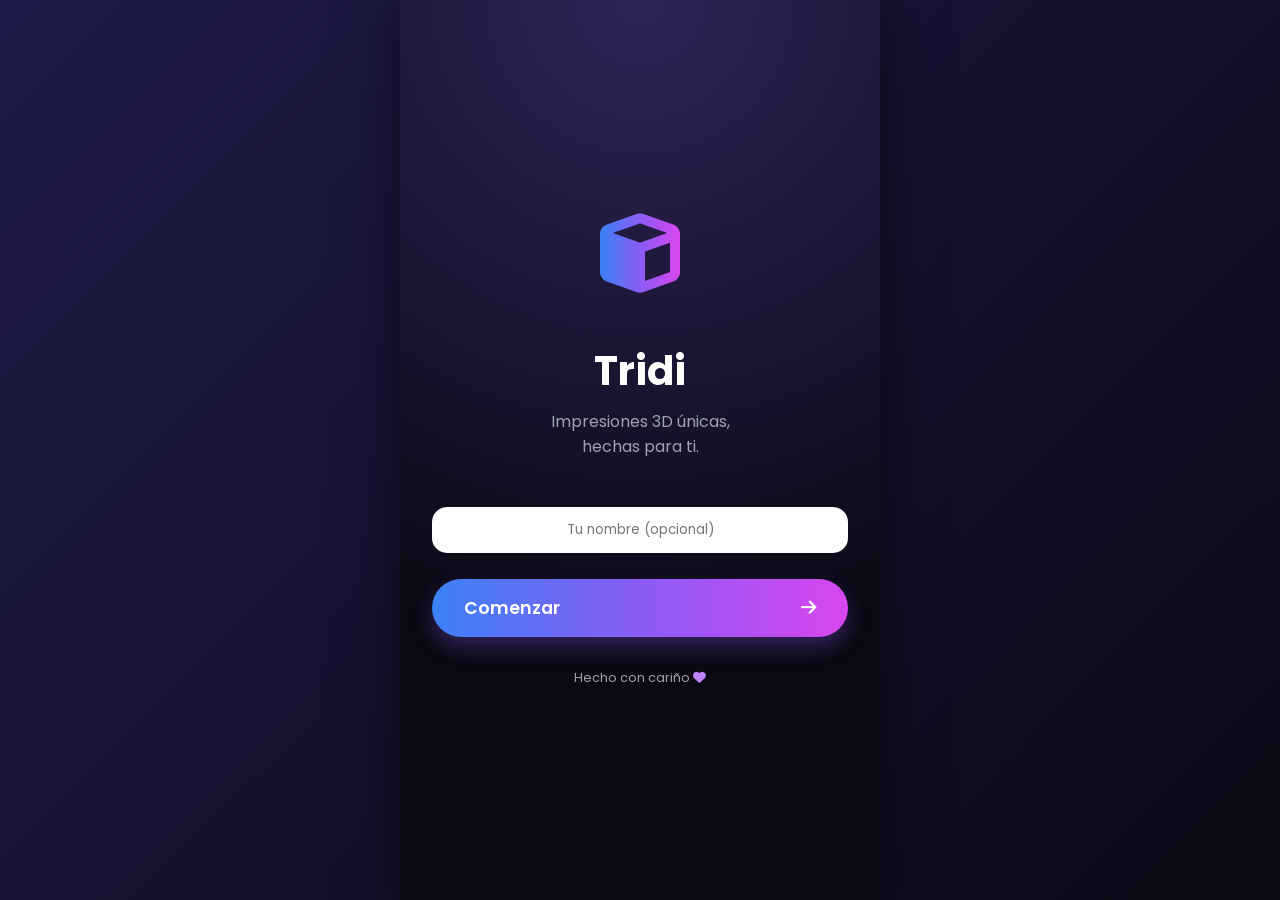
==== catalogo/index.html @ af3e630d "Catálogo Tridi: sitio estático, catálogo en JSON y panel admin (Decap CMS) Cliente en HTML/CSS/JS va" ====
<!DOCTYPE html>
<html lang="es">
<head>
    <meta charset="UTF-8">
    <meta name="viewport" content="width=device-width, initial-scale=1.0, maximum-scale=1.0, user-scalable=no">
    <title>Tridi - Impresiones 3D</title>
    <link href="https://fonts.googleapis.com/css2?family=Poppins:wght@300;400;500;600;700&display=swap" rel="stylesheet">
    <link rel="stylesheet" href="https://cdnjs.cloudflare.com/ajax/libs/font-awesome/6.4.0/css/all.min.css">
    <link rel="stylesheet" href="css/style.css">
</head>
<body>

    <div class="app-container">

        <div class="sidebar-overlay" id="sidebar-overlay" onclick="toggleSidebar()"></div>
        <div class="sidebar" id="sidebar">
            <div class="sidebar-header">
                <h3>Menú</h3>
                <i class="fa-solid fa-xmark modal-icon-btn" onclick="toggleSidebar()" style="width: 35px; height: 35px;"></i>
            </div>
            <ul class="sidebar-menu">
                <li><i class="fa-solid fa-clipboard-question"></i> Preguntas Frecuentes</li>
                <li><i class="fa-solid fa-truck-fast"></i> Envíos y Entregas</li>
                <li><i class="fa-solid fa-headset"></i> Soporte</li>
                <li onclick="logout()"><i class="fa-solid fa-right-from-bracket"></i> Cambiar Usuario</li>
            </ul>
        </div>
        
        <section id="hero-screen">
            <div class="logo-container">
                <i class="fa-solid fa-cube logo-icon"></i>
            </div>
            <h1>Tridi</h1>
            <p class="subtitle">Impresiones 3D únicas,<br>hechas para ti.</p>
            
            <div id="login-container" style="margin-bottom: 1rem; width: 100%;">
                <input type="text" id="username-input" placeholder="Tu nombre (opcional)" style="width: 100%; padding: 0.8rem; border-radius: 15px; border: none; outline: none; margin-bottom: 10px; text-align: center;">
            </div>

            <button class="btn-primary" onclick="startApp()">
                Comenzar <i class="fa-solid fa-arrow-right"></i>
            </button>
            <p class="footer-text">
                Hecho con cariño <i class="fa-solid fa-heart footer-heart"></i>
            </p>
        </section>

        <section id="catalog-screen">
            <div class="modal-icon-btn nav-bell" onclick="toggleSidebar()">
                <i class="fa-solid fa-bars"></i>
            </div>
            <div class="header">
                <div class="greeting">
                    <h2 id="greeting-title">¡Hola! 👋</h2>
                    <p>¿Qué vas a imprimir hoy?</p>
                </div>
                <div class="modal-icon-btn nav-bell" onclick="showUserProfile()">
                    <i class="fa-regular fa-user"></i>
                </div>
            </div>

            <div class="search-bar">
                <i class="fa-solid fa-magnifying-glass"></i>
                <input type="text" placeholder="Buscar productos...">
            </div>

            <div class="categories">
                <div class="category-item"><div class="cat-icon"><i class="fa-solid fa-leaf"></i></div><span>Decoración</span></div>
                <div class="category-item"><div class="cat-icon"><i class="fa-solid fa-key"></i></div><span>Llaveros</span></div>
                <div class="category-item"><div class="cat-icon"><i class="fa-solid fa-heart"></i></div><span>Recuerdos</span></div>
                <div class="category-item"><div class="cat-icon"><i class="fa-solid fa-gift"></i></div><span>Regalos</span></div>
            </div>

            <div class="promo-banner">
                <div class="promo-text">
                    <span class="tag tag-promo">Personaliza</span>
                    <h3>Hazlo único.<br>Hazlo tuyo.</h3>
                    <p>Diseños personalizados impresos en 3D.</p>
                </div>
                <i class="fa-solid fa-box-open promo-icon"></i>
            </div>

            <div class="section-title">
                <h3>Destacados</h3>
                <a href="#">Ver todo</a>
            </div>

            <div class="products-grid" id="products-container">
                </div>
        </section>

        <section id="explorar-screen" class="view-screen" style="display: none;">
            <div class="header"><h2>Explorar</h2></div>
            <div class="search-bar">
                <i class="fa-solid fa-magnifying-glass"></i>
                <input type="text" placeholder="Buscar en todo el catálogo...">
            </div>
            <div class="section-title"><h3>Todos los productos</h3></div>
            <div class="products-grid" id="explorar-container"></div>
        </section>

        <section id="favoritos-screen" class="view-screen" style="display: none;">
            <div class="header"><h2>Tus Favoritos ❤️</h2></div>
            <div class="products-grid" id="favoritos-container"></div>
        </section>

        <section id="pedidos-screen" class="view-screen" style="display: none;">
            <div class="header"><h2>Mis Pedidos 📦</h2></div>
            <div id="pedidos-container" style="display: flex; flex-direction: column; gap: 1rem;"></div>
        </section>

        <section id="perfil-screen" class="view-screen" style="display: none;">
            <div class="header"><h2>Mi Perfil 👤</h2></div>
            <div class="profile-card">
                <div class="profile-avatar"><i class="fa-solid fa-user"></i></div>
                <h3 id="profile-name">Usuario</h3>
                <p class="tag" style="margin-top: 10px; background: rgba(52, 211, 153, 0.2); color: #34d399;">
                    <i class="fa-solid fa-star"></i> <span id="profile-points">0</span> Puntos Tridi
                </p>
            </div>
        </section>

        <section id="auth-screen" class="view-screen" style="display: none; text-align: center; padding-top: 5rem;">
            <i class="fa-solid fa-lock" style="font-size: 4rem; color: var(--text-muted); margin-bottom: 1rem;"></i>
            <h2>Inicia Sesión</h2>
            <p style="color: var(--text-muted); margin-bottom: 2rem;">Ingresa tu nombre para acceder a esta sección.</p>
            <input type="text" id="login-input" placeholder="Tu nombre" style="width: 100%; padding: 1rem; border-radius: 15px; border: none; outline: none; margin-bottom: 1rem; text-align: center; font-family: inherit;">
            <button class="btn-primary" onclick="quickLogin()">Acceder</button>
        </section>

        <div class="product-modal" id="product-modal">
            <div class="modal-header">
                <div class="modal-icon-btn" onclick="closeProduct()"><i class="fa-solid fa-arrow-left"></i></div>
                <div class="modal-header-actions">
                    <div class="modal-icon-btn" id="modal-like-btn" onclick="toggleLikeFromModal()"><i class="fa-regular fa-heart"></i></div>
                    <div class="modal-icon-btn" onclick="shareProduct()"><i class="fa-solid fa-arrow-up-from-bracket"></i></div>
                </div>
            </div>

            <div class="modal-image-container" id="carousel-container">
                <div class="carousel-track" id="carousel-track">
                    </div>
                <div class="carousel-indicators" id="carousel-indicators">
                    </div>
            </div>

            <div class="modal-content">
                <div class="modal-title-row">
                    <h2 class="modal-title" id="modal-title">Nombre</h2>
                    <span class="modal-price" id="modal-price">$0</span>
                </div>
                
                <div class="tag" id="modal-tag"><i class="fa-solid fa-tag"></i> Categoría</div>
                <p class="modal-desc" id="modal-desc">Descripción</p>

                <div class="specs-grid">
                    <div class="spec-item"><div class="spec-label">Material</div><div class="spec-value" id="spec-material">PLA Premium</div></div>
                    <div class="spec-item"><div class="spec-label">Tamaño</div><div class="spec-value" id="spec-size">0 cm</div></div>
                    <div class="spec-item"><div class="spec-label">Colores</div><div class="spec-value" id="spec-colors">Opciones</div></div>
                </div>

                <div class="colors-section">
                    <div class="colors-header">
                        <span>Colores disponibles</span>
                        <span class="see-all-colors" onclick="openAllColors()">Ver todos</span>
                    </div>
                    <div class="color-options" id="color-options-container">
                        </div>
                </div>

                <button class="btn-whatsapp" onclick="sendToWhatsApp()">
                    <i class="fa-brands fa-whatsapp btn-wa-icon"></i> Pedir por WhatsApp
                </button>
            </div>
        </div>

        <div class="all-colors-overlay" id="all-colors-overlay">
            <div class="overlay-content">
                <div class="overlay-header">
                    <h3>Todos los colores</h3>
                    <div class="modal-icon-btn" onclick="closeAllColors()"><i class="fa-solid fa-xmark"></i></div>
                </div>
                <div class="grid-colors" id="grid-all-colors">
                    </div>
            </div>
        </div>

        <nav class="bottom-nav" id="bottom-nav" style="display: none;">
            <div class="nav-item active" id="nav-inicio" onclick="navigate('catalog')">
                <i class="fa-solid fa-house"></i><span>Inicio</span>
            </div>
            <div class="nav-item" id="nav-explorar" onclick="navigate('explorar')">
                <i class="fa-solid fa-compass"></i><span>Explorar</span>
            </div>
            <div class="nav-item" id="nav-pedidos" onclick="navigate('pedidos')">
                <i class="fa-solid fa-bag-shopping"></i><span>Pedidos</span>
            </div>
            <div class="nav-item" id="nav-favoritos" onclick="navigate('favoritos')">
                <i class="fa-solid fa-heart"></i><span>Favoritos</span>
            </div>
            <div class="nav-item" id="nav-perfil" onclick="navigate('perfil')">
                <i class="fa-solid fa-user"></i><span>Perfil</span>
            </div>
        </nav>

    </div>

    <script src="js/app.js"></script>
</body>
</html>
---- catalogo/css/style.css ----
:root {
    --bg-color: #0b0914;
    --bg-gradient: linear-gradient(135deg, #1f1b4a 0%, #0b0914 100%);
    --primary: #7C3AED;
    --primary-light: #9333EA;
    --primary-gradient: linear-gradient(90deg, #3B82F6, #8B5CF6, #D946EF);
    --glass-bg: rgba(255, 255, 255, 0.05);
    --glass-border: rgba(255, 255, 255, 0.1);
    --text-main: #ffffff;
    --text-muted: #9ca3af;
}

* {
    margin: 0;
    padding: 0;
    box-sizing: border-box;
    font-family: 'Poppins', sans-serif;
    -webkit-tap-highlight-color: transparent;
}

body {
    background: var(--bg-color);
    background-image: var(--bg-gradient);
    color: var(--text-main);
    min-height: 100vh;
    overflow-x: hidden;
}

/* App Container */
.app-container {
    max-width: 480px;
    margin: 0 auto;
    min-height: 100vh;
    background: radial-gradient(circle at top center, #2e2459 0%, #0b0914 70%);
    position: relative;
    box-shadow: 0 0 50px rgba(0,0,0,0.5);
    overflow: hidden;
}

/* Utils */
.tag {
    background: rgba(124, 58, 237, 0.2);
    color: #c4b5fd;
    padding: 0.3rem 0.8rem;
    border-radius: 15px;
    font-size: 0.75rem;
    display: inline-flex;
    align-items: center;
    gap: 5px;
    margin-bottom: 1rem;
    width: fit-content; 
    max-width: 100%; 
    white-space: nowrap;
}

/* Hero Screen */
#hero-screen {
    height: 100vh;
    display: flex;
    flex-direction: column;
    justify-content: center;
    align-items: center;
    padding: 2rem;
    text-align: center;
    position: relative;
    transition: opacity 0.5s ease;
}

.logo-container { margin-bottom: 2rem; }
.logo-icon {
    font-size: 5rem;
    background: var(--primary-gradient);
    -webkit-background-clip: text;
    -webkit-text-fill-color: transparent;
    margin-bottom: 1rem;
}

h1 { font-size: 2.5rem; font-weight: 700; margin-bottom: 0.5rem; }
.subtitle { color: var(--text-muted); font-size: 1rem; margin-bottom: 3rem; }

.btn-primary {
    background: var(--primary-gradient);
    color: white;
    border: none;
    padding: 1rem 2rem;
    border-radius: 30px;
    font-size: 1.1rem;
    font-weight: 600;
    width: 100%;
    cursor: pointer;
    display: flex;
    justify-content: space-between;
    align-items: center;
    box-shadow: 0 10px 20px rgba(139, 92, 246, 0.3);
    transition: transform 0.2s;
}

.btn-primary:active { transform: scale(0.98); }

.footer-text { margin-top: 2rem; font-size: 0.8rem; color: var(--text-muted); }
.footer-heart { color: #c084fc; }

/* Catalog Screen */
#catalog-screen {
    display: none;
    padding: 2rem 1.5rem;
    padding-bottom: 6rem;
    min-height: 100vh;
}

.header { display: flex; justify-content: space-between; align-items: center; margin-bottom: 1.5rem; }
.greeting h2 { font-size: 1.5rem; font-weight: 600; }
.greeting p { color: var(--text-muted); font-size: 0.9rem; }
.nav-bell { width: 35px; height: 35px; cursor: pointer; }

.search-bar {
    background: var(--glass-bg);
    border: 1px solid var(--glass-border);
    border-radius: 20px;
    padding: 0.8rem 1rem;
    display: flex;
    align-items: center;
    margin-bottom: 1.5rem;
}

.search-bar i { color: var(--text-muted); margin-right: 10px; }
.search-bar input { background: transparent; border: none; color: white; width: 100%; outline: none; }

.categories { display: flex; justify-content: space-between; margin-bottom: 2rem; }
.category-item { display: flex; flex-direction: column; align-items: center; gap: 0.5rem; cursor: pointer; }
.cat-icon {
    background: var(--glass-bg);
    border: 1px solid var(--glass-border);
    width: 50px; height: 50px;
    border-radius: 15px;
    display: flex; justify-content: center; align-items: center;
    font-size: 1.2rem; color: var(--primary-light);
}
.category-item span { font-size: 0.75rem; color: var(--text-muted); }

/* Promo Banner */
.promo-banner {
    background: linear-gradient(135deg, rgba(76, 29, 149, 0.4), rgba(124, 58, 237, 0.2));
    border: 1px solid var(--glass-border);
    border-radius: 20px;
    padding: 1.5rem;
    display: flex; justify-content: space-between; align-items: center;
    margin-bottom: 2rem;
}
.tag-promo { background: rgba(255,255,255,0.1); margin-bottom: 5px; }
.promo-text h3 { font-size: 1.2rem; margin-bottom: 0.3rem; }
.promo-text p { font-size: 0.8rem; color: var(--text-muted); }
.promo-icon { font-size: 4rem; color: var(--primary-light); }

/* Products Grid */
.section-title { display: flex; justify-content: space-between; align-items: center; margin-bottom: 1rem; }
.section-title h3 { font-size: 1.2rem; }
.section-title a { color: var(--text-muted); font-size: 0.8rem; text-decoration: none; }

.products-grid { display: grid; grid-template-columns: 1fr 1fr; gap: 1rem; }
.product-card {
    background: var(--glass-bg); border: 1px solid var(--glass-border);
    border-radius: 20px; padding: 1rem; cursor: pointer;
    position: relative; transition: transform 0.2s;
}
.product-card:hover { transform: translateY(-5px); }

.like-btn { position: absolute; top: 10px; right: 10px; color: var(--text-muted); background: none; border: none; cursor: pointer; z-index: 5; }
.like-btn.active i { color: #f43f5e; font-weight: 900; }

.product-img {
    width: 100%; height: 100px; object-fit: contain; margin-bottom: 1rem;
    background: rgba(255,255,255,0.02); border-radius: 10px;
    display: flex; justify-content: center; align-items: center; font-size: 2rem;
}
.img-placeholder {
    width: 100%; height: 100%; object-fit: contain; border-radius: 10px;
}

.product-title { font-size: 0.9rem; font-weight: 500; margin-bottom: 0.2rem; }
.product-price { font-size: 1rem; font-weight: 700; }

/* Product Modal */
.product-modal {
    position: fixed; top: 0; left: 0; width: 100%; height: 100%;
    background: radial-gradient(circle at top center, #2e2459 0%, #0b0914 80%);
    z-index: 100; display: flex; flex-direction: column;
    transform: translateY(100%); transition: transform 0.3s cubic-bezier(0.25, 0.8, 0.25, 1);
    overflow-y: auto;
}
.product-modal.active { transform: translateY(0); }

.modal-header { display: flex; justify-content: space-between; padding: 2rem 1.5rem; position: absolute; width: 100%; z-index: 10; }
.modal-header-actions { display: flex; gap: 10px; }
.modal-icon-btn {
    background: rgba(255,255,255,0.1); backdrop-filter: blur(10px); border: 1px solid var(--glass-border);
    color: white; width: 40px; height: 40px; border-radius: 50%;
    display: flex; justify-content: center; align-items: center; cursor: pointer;
}
.modal-icon-btn.active i { color: #f43f5e; font-weight: 900; }

/* NUEVOS ESTILOS PARA EL CARRUSEL */
.modal-image-container {
    height: 60vh;
    display: flex;
    justify-content: center;
    align-items: center;
    background: radial-gradient(circle, rgba(255,255,255,0.1) 0%, transparent 60%);
    overflow: hidden; /* Importante para el carrusel */
    position: relative;
    cursor: grab; /* Indica que se puede arrastrar */
}

.modal-image-container:active {
    cursor: grabbing; /* Indica que se está arrastrando */
}

.carousel-track {
    display: flex;
    height: 100%;
    width: 100%;
    transition: transform 0.3s ease-out; /* Animación suave al deslizar */
}

.carousel-track img {
    width: 100%;
    height: 95%;
    object-fit: contain; /* Mantiene la proporción sin recortar */
    flex-shrink: 0; /* Evita que las imágenes se encojan */
    padding: 0.5rem; /* ¡Esta es la clave! Quitamos el padding de 2rem */
    padding-bottom: 2rem; /* Solo dejamos un pequeño espacio abajo para los puntitos del carrusel */
}

.carousel-indicators {
    position: absolute;
    bottom: 30px;
    left: 50%;
    transform: translateX(-50%);
    display: flex;
    gap: 8px;
    z-index: 5;
}

.indicator-dot {
    width: 8px;
    height: 8px;
    background: rgba(255, 255, 255, 0.4);
    border-radius: 50%;
    transition: all 0.2s;
}

.indicator-dot.active {
    background: white;
    width: 16px; /* Efecto de punto alargado para el activo */
    border-radius: 4px;
}

/* Modal Content */
.modal-content {
    background: var(--glass-bg); 
    backdrop-filter: blur(20px); 
    border-top: 1px solid var(--glass-border);
    border-radius: 30px 30px 0 0; 
    padding: 1.5rem; /* Reducimos un poco el relleno general */
    flex-grow: 1; 
    display: flex; 
    flex-direction: column;
    margin-top: -20px; /* Este margen negativo hace que la tarjeta se suba y "pise" la imagen, dando profundidad */
    z-index: 10;
    position: relative;
}
.modal-title-row { display: flex; justify-content: space-between; align-items: center; margin-bottom: 0.2rem; }
.modal-title { font-size: 1.5rem; font-weight: 600; }
.modal-price { font-size: 1.3rem; color: var(--primary-light); font-weight: 700; }
.modal-desc { color: var(--text-muted); font-size: 0.85rem; line-height: 1.4; margin-bottom: 1rem; }

/* Specs */
.specs-grid { 
    display: grid; grid-template-columns: repeat(3, 1fr); gap: 0.8rem; margin-bottom: 1rem; 
}
.spec-item { 
    background: rgba(0,0,0,0.2); padding: 0.6rem; border-radius: 15px; text-align: center; 
}
.spec-label { font-size: 0.7rem; color: var(--text-muted); margin-bottom: 0.3rem; }
.spec-value { font-size: 0.8rem; font-weight: 500; }

/* Colors */
.colors-section { margin-bottom: 1.5rem; }
.colors-header { display: flex; justify-content: space-between; margin-bottom: 1rem; font-size: 0.9rem; }
.see-all-colors { color: var(--text-muted); font-size: 0.8rem; cursor: pointer; }
.color-options { display: flex; gap: 10px; overflow-x: auto; padding-bottom: 10px; }
.color-dot {
    width: 30px; height: 30px; border-radius: 50%; cursor: pointer;
    border: 2px solid transparent; flex-shrink: 0;
}
.color-dot.active { border-color: white; transform: scale(1.1); }

/* Overlay de Todos los Colores */
.all-colors-overlay {
    position: fixed;
    bottom: 0; left: 0; width: 100%; height: 100%;
    background: rgba(11, 9, 20, 0.8);
    backdrop-filter: blur(5px);
    z-index: 200;
    display: flex;
    flex-direction: column;
    justify-content: flex-end;
    transform: translateY(100%);
    transition: transform 0.3s cubic-bezier(0.25, 0.8, 0.25, 1);
}

.all-colors-overlay.active { transform: translateY(0); }

.overlay-content {
    background: var(--bg-color);
    border-top: 1px solid var(--glass-border);
    border-radius: 30px 30px 0 0;
    padding: 2rem 1.5rem;
    height: 60vh;
    overflow-y: auto;
}

.overlay-header { display: flex; justify-content: space-between; align-items: center; margin-bottom: 1.5rem; }

.grid-colors {
    display: grid;
    grid-template-columns: repeat(4, 1fr);
    gap: 1rem;
}

.color-item-grid {
    display: flex;
    flex-direction: column;
    align-items: center;
    gap: 5px;
    cursor: pointer;
}

.color-item-grid span { font-size: 0.7rem; color: var(--text-muted); text-align: center; }

/* WhatsApp Button */
.btn-whatsapp {
    background: var(--primary-gradient); color: white; border: none; padding: 1.2rem;
    border-radius: 20px; font-size: 1.1rem; font-weight: 600; width: 100%;
    cursor: pointer; display: flex; justify-content: center; align-items: center;
    gap: 10px; margin-top: auto; box-shadow: 0 10px 20px rgba(139, 92, 246, 0.3);
}
.btn-wa-icon { font-size: 1.3rem; }

/* Notificación Toast (Copiado al portapapeles) */
.toast-notification {
    position: fixed;
    bottom: -50px; /* Empieza oculto abajo */
    left: 50%;
    transform: translateX(-50%);
    background: var(--glass-bg);
    backdrop-filter: blur(15px);
    border: 1px solid var(--glass-border);
    color: white;
    padding: 0.8rem 1.5rem;
    border-radius: 30px;
    font-size: 0.9rem;
    box-shadow: 0 10px 30px rgba(0,0,0,0.5);
    z-index: 1000;
    opacity: 0;
    transition: all 0.3s cubic-bezier(0.25, 0.8, 0.25, 1);
    white-space: nowrap;
}

.toast-notification.show {
    bottom: 30px; /* Sube hacia la pantalla */
    opacity: 1;
}

/* --- BARRA INFERIOR DE NAVEGACIÓN --- */
.bottom-nav {
    position: absolute;
    bottom: 0; left: 0; width: 100%;
    background: rgba(11, 9, 20, 0.9);
    backdrop-filter: blur(15px);
    border-top: 1px solid var(--glass-border);
    display: flex;
    justify-content: space-around;
    padding: 1rem 0.5rem;
    padding-bottom: max(1rem, env(safe-area-inset-bottom)); /* Para iPhones */
    z-index: 50;
}

.nav-item {
    display: flex;
    flex-direction: column;
    align-items: center;
    gap: 5px;
    color: var(--text-muted);
    cursor: pointer;
    transition: all 0.2s;
    font-size: 1.2rem;
}

.nav-item span { font-size: 0.65rem; font-weight: 500; }
.nav-item.active { color: var(--primary-light); transform: translateY(-3px); }

/* --- MENÚ LATERAL (HAMBURGUESA) --- */
.sidebar-overlay {
    position: fixed; top: 0; left: 0; width: 100%; height: 100%;
    background: rgba(0,0,0,0.6); z-index: 100;
    display: none; opacity: 0; transition: opacity 0.3s;
}
.sidebar-overlay.active { display: block; opacity: 1; }

.sidebar {
    position: fixed; top: 0; left: 0; width: 280px; height: 100%;
    background: var(--bg-color); border-right: 1px solid var(--glass-border);
    z-index: 101; transform: translateX(-100%); transition: transform 0.3s ease;
    padding: 2rem 1.5rem; display: flex; flex-direction: column;
}
.sidebar.active { transform: translateX(0); }

.sidebar-header { display: flex; justify-content: space-between; align-items: center; margin-bottom: 2rem; border-bottom: 1px solid var(--glass-border); padding-bottom: 1rem; }
.sidebar-menu { list-style: none; display: flex; flex-direction: column; gap: 1.5rem; }
.sidebar-menu li { display: flex; align-items: center; gap: 15px; font-size: 1rem; color: var(--text-muted); cursor: pointer; transition: color 0.2s; }
.sidebar-menu li:hover { color: white; }
.sidebar-menu li i { font-size: 1.2rem; color: var(--primary-light); width: 25px; text-align: center; }

/* --- VISTAS GENERALES --- */
.view-screen {
    padding: 2rem 1.5rem;
    padding-bottom: 6rem; /* Espacio para el bottom nav */
    min-height: 100vh;
    overflow-y: auto;
}

/* Tarjeta de Historial de Pedidos */
.order-card {
    background: var(--glass-bg); border: 1px solid var(--glass-border);
    border-radius: 20px; padding: 1.2rem; display: flex; flex-direction: column; gap: 10px;
}
.order-card-header { display: flex; justify-content: space-between; align-items: center; font-size: 0.8rem; color: var(--text-muted); }
.order-card-title { font-weight: 600; font-size: 1rem; }

/* Tarjeta de Perfil */
.profile-card {
    background: var(--glass-bg); border: 1px solid var(--glass-border);
    border-radius: 30px; padding: 2rem; display: flex; flex-direction: column; align-items: center; text-align: center;
}
.profile-avatar {
    width: 80px; height: 80px; border-radius: 50%; background: var(--primary-gradient);
    display: flex; justify-content: center; align-items: center; font-size: 2.5rem; color: white; margin-bottom: 1rem;
}
/* Animations */
@keyframes fadeIn {
    from { opacity: 0; transform: translateY(20px); }
    to { opacity: 1; transform: translateY(0); }
}
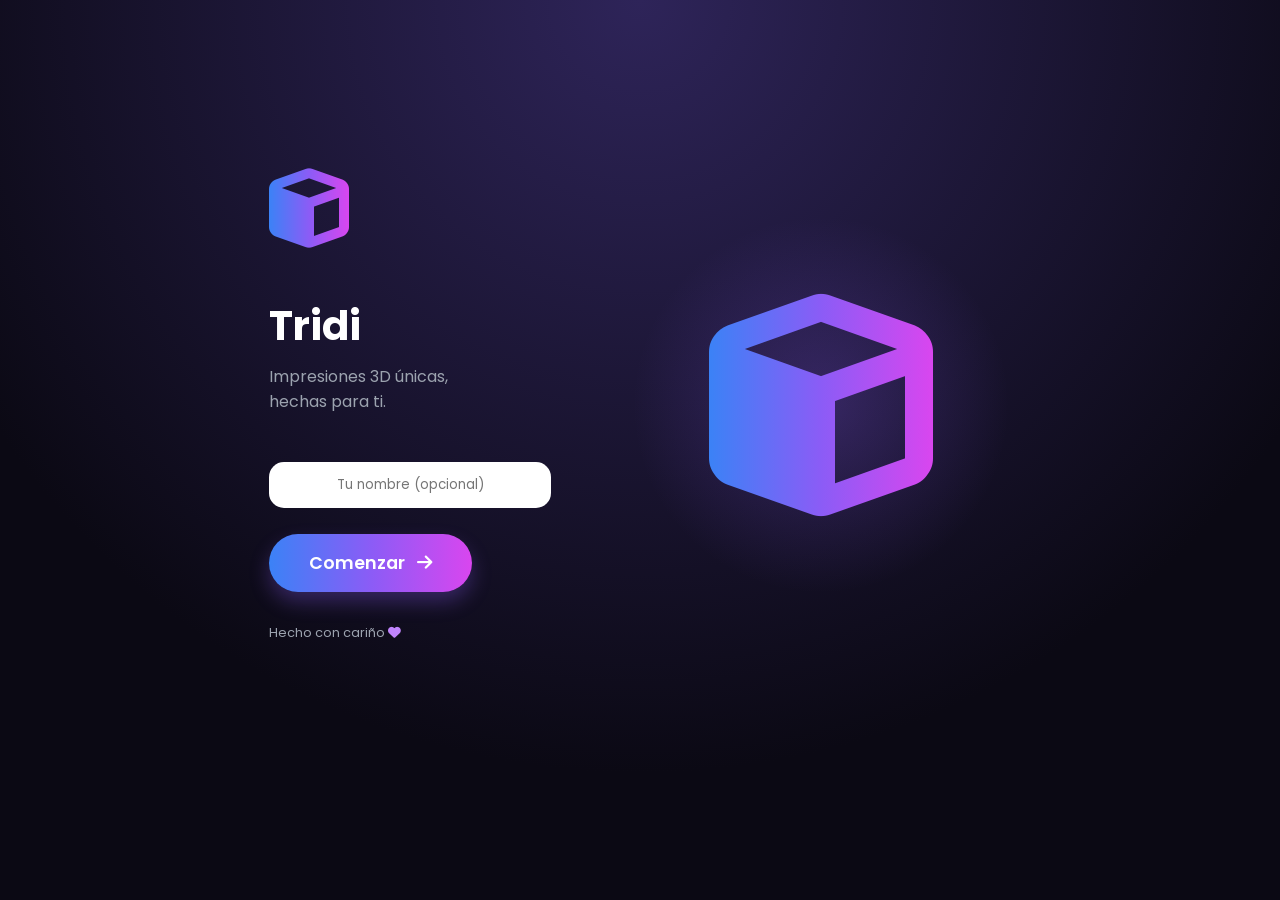
==== commit fd86a71c: "Rediseño responsive: de simulación de app móvil a sitio web real en tablet/desktop Mobile queda inta" ====
--- a/catalogo/index.html
+++ b/catalogo/index.html
@@ -10,7 +10,7 @@
 </head>
 <body>
 
-    <div class="app-container">
+    <div class="app-container" id="app-container">
 
         <div class="sidebar-overlay" id="sidebar-overlay" onclick="toggleSidebar()"></div>
         <div class="sidebar" id="sidebar">
@@ -25,24 +25,45 @@
                 <li onclick="logout()"><i class="fa-solid fa-right-from-bracket"></i> Cambiar Usuario</li>
             </ul>
         </div>
-        
+
+        <nav class="top-nav" id="top-nav">
+            <div class="top-nav-logo">
+                <i class="fa-solid fa-cube"></i> Tridi
+            </div>
+            <div class="top-nav-links">
+                <div class="top-nav-item active" data-nav="catalog" onclick="navigate('catalog')">Inicio</div>
+                <div class="top-nav-item" data-nav="explorar" onclick="goExplorar()">Explorar</div>
+                <div class="top-nav-item" data-nav="favoritos" onclick="navigate('favoritos')">Favoritos</div>
+                <div class="top-nav-item" data-nav="pedidos" onclick="navigate('pedidos')">Pedidos</div>
+                <div class="top-nav-item" data-nav="perfil" onclick="navigate('perfil')">Perfil</div>
+            </div>
+            <div class="top-nav-menu-btn" onclick="toggleSidebar()">
+                <i class="fa-solid fa-bars"></i> Menú
+            </div>
+        </nav>
+
         <section id="hero-screen">
-            <div class="logo-container">
-                <i class="fa-solid fa-cube logo-icon"></i>
-            </div>
-            <h1>Tridi</h1>
-            <p class="subtitle">Impresiones 3D únicas,<br>hechas para ti.</p>
-            
-            <div id="login-container" style="margin-bottom: 1rem; width: 100%;">
-                <input type="text" id="username-input" placeholder="Tu nombre (opcional)" style="width: 100%; padding: 0.8rem; border-radius: 15px; border: none; outline: none; margin-bottom: 10px; text-align: center;">
-            </div>
-
-            <button class="btn-primary" onclick="startApp()">
-                Comenzar <i class="fa-solid fa-arrow-right"></i>
-            </button>
-            <p class="footer-text">
-                Hecho con cariño <i class="fa-solid fa-heart footer-heart"></i>
-            </p>
+            <div class="hero-content">
+                <div class="logo-container">
+                    <i class="fa-solid fa-cube logo-icon"></i>
+                </div>
+                <h1>Tridi</h1>
+                <p class="subtitle">Impresiones 3D únicas,<br>hechas para ti.</p>
+
+                <div id="login-container" style="margin-bottom: 1rem; width: 100%;">
+                    <input type="text" id="username-input" placeholder="Tu nombre (opcional)" style="width: 100%; padding: 0.8rem; border-radius: 15px; border: none; outline: none; margin-bottom: 10px; text-align: center;">
+                </div>
+
+                <button class="btn-primary" onclick="startApp()">
+                    Comenzar <i class="fa-solid fa-arrow-right"></i>
+                </button>
+                <p class="footer-text">
+                    Hecho con cariño <i class="fa-solid fa-heart footer-heart"></i>
+                </p>
+            </div>
+            <div class="hero-visual" aria-hidden="true">
+                <i class="fa-solid fa-cube"></i>
+            </div>
         </section>
 
         <section id="catalog-screen">
@@ -54,21 +75,21 @@
                     <h2 id="greeting-title">¡Hola! 👋</h2>
                     <p>¿Qué vas a imprimir hoy?</p>
                 </div>
-                <div class="modal-icon-btn nav-bell" onclick="showUserProfile()">
+                <div class="modal-icon-btn nav-bell" onclick="navigate('perfil')">
                     <i class="fa-regular fa-user"></i>
                 </div>
             </div>
 
             <div class="search-bar">
                 <i class="fa-solid fa-magnifying-glass"></i>
-                <input type="text" placeholder="Buscar productos...">
+                <input type="text" id="catalog-search-input" placeholder="Buscar productos...">
             </div>
 
             <div class="categories">
-                <div class="category-item"><div class="cat-icon"><i class="fa-solid fa-leaf"></i></div><span>Decoración</span></div>
-                <div class="category-item"><div class="cat-icon"><i class="fa-solid fa-key"></i></div><span>Llaveros</span></div>
-                <div class="category-item"><div class="cat-icon"><i class="fa-solid fa-heart"></i></div><span>Recuerdos</span></div>
-                <div class="category-item"><div class="cat-icon"><i class="fa-solid fa-gift"></i></div><span>Regalos</span></div>
+                <div class="category-item" onclick="filterByCategory('Decoración')"><div class="cat-icon"><i class="fa-solid fa-leaf"></i></div><span>Decoración</span></div>
+                <div class="category-item" onclick="filterByCategory('Llaveros')"><div class="cat-icon"><i class="fa-solid fa-key"></i></div><span>Llaveros</span></div>
+                <div class="category-item" onclick="filterByCategory('Recuerdos')"><div class="cat-icon"><i class="fa-solid fa-heart"></i></div><span>Recuerdos</span></div>
+                <div class="category-item" onclick="filterByCategory('Regalos')"><div class="cat-icon"><i class="fa-solid fa-gift"></i></div><span>Regalos</span></div>
             </div>
 
             <div class="promo-banner">
@@ -82,7 +103,7 @@
 
             <div class="section-title">
                 <h3>Destacados</h3>
-                <a href="#">Ver todo</a>
+                <a href="#" onclick="goExplorar(); return false;">Ver todo</a>
             </div>
 
             <div class="products-grid" id="products-container">
@@ -93,8 +114,9 @@
             <div class="header"><h2>Explorar</h2></div>
             <div class="search-bar">
                 <i class="fa-solid fa-magnifying-glass"></i>
-                <input type="text" placeholder="Buscar en todo el catálogo...">
-            </div>
+                <input type="text" id="explorar-search-input" placeholder="Buscar en todo el catálogo...">
+            </div>
+            <div id="explorar-filter-chip"></div>
             <div class="section-title"><h3>Todos los productos</h3></div>
             <div class="products-grid" id="explorar-container"></div>
         </section>
@@ -129,48 +151,52 @@
         </section>
 
         <div class="product-modal" id="product-modal">
-            <div class="modal-header">
-                <div class="modal-icon-btn" onclick="closeProduct()"><i class="fa-solid fa-arrow-left"></i></div>
-                <div class="modal-header-actions">
-                    <div class="modal-icon-btn" id="modal-like-btn" onclick="toggleLikeFromModal()"><i class="fa-regular fa-heart"></i></div>
-                    <div class="modal-icon-btn" onclick="shareProduct()"><i class="fa-solid fa-arrow-up-from-bracket"></i></div>
-                </div>
-            </div>
-
-            <div class="modal-image-container" id="carousel-container">
-                <div class="carousel-track" id="carousel-track">
-                    </div>
-                <div class="carousel-indicators" id="carousel-indicators">
-                    </div>
-            </div>
-
-            <div class="modal-content">
-                <div class="modal-title-row">
-                    <h2 class="modal-title" id="modal-title">Nombre</h2>
-                    <span class="modal-price" id="modal-price">$0</span>
-                </div>
-                
-                <div class="tag" id="modal-tag"><i class="fa-solid fa-tag"></i> Categoría</div>
-                <p class="modal-desc" id="modal-desc">Descripción</p>
-
-                <div class="specs-grid">
-                    <div class="spec-item"><div class="spec-label">Material</div><div class="spec-value" id="spec-material">PLA Premium</div></div>
-                    <div class="spec-item"><div class="spec-label">Tamaño</div><div class="spec-value" id="spec-size">0 cm</div></div>
-                    <div class="spec-item"><div class="spec-label">Colores</div><div class="spec-value" id="spec-colors">Opciones</div></div>
-                </div>
-
-                <div class="colors-section">
-                    <div class="colors-header">
-                        <span>Colores disponibles</span>
-                        <span class="see-all-colors" onclick="openAllColors()">Ver todos</span>
-                    </div>
-                    <div class="color-options" id="color-options-container">
+            <div class="modal-body">
+                <div class="modal-header">
+                    <div class="modal-icon-btn" onclick="closeProduct()"><i class="fa-solid fa-arrow-left"></i></div>
+                    <div class="modal-header-actions">
+                        <div class="modal-icon-btn" id="modal-like-btn" onclick="toggleLikeFromModal()"><i class="fa-regular fa-heart"></i></div>
+                        <div class="modal-icon-btn" onclick="shareProduct()"><i class="fa-solid fa-arrow-up-from-bracket"></i></div>
+                    </div>
+                </div>
+
+                <div class="modal-image-container" id="carousel-container">
+                    <div class="carousel-track" id="carousel-track">
                         </div>
-                </div>
-
-                <button class="btn-whatsapp" onclick="sendToWhatsApp()">
-                    <i class="fa-brands fa-whatsapp btn-wa-icon"></i> Pedir por WhatsApp
-                </button>
+                    <div class="carousel-indicators" id="carousel-indicators">
+                        </div>
+                    <div class="carousel-arrow carousel-arrow-prev" onclick="goToSlide(-1)"><i class="fa-solid fa-chevron-left"></i></div>
+                    <div class="carousel-arrow carousel-arrow-next" onclick="goToSlide(1)"><i class="fa-solid fa-chevron-right"></i></div>
+                </div>
+
+                <div class="modal-content">
+                    <div class="modal-title-row">
+                        <h2 class="modal-title" id="modal-title">Nombre</h2>
+                        <span class="modal-price" id="modal-price">$0</span>
+                    </div>
+
+                    <div class="tag" id="modal-tag"><i class="fa-solid fa-tag"></i> Categoría</div>
+                    <p class="modal-desc" id="modal-desc">Descripción</p>
+
+                    <div class="specs-grid">
+                        <div class="spec-item"><div class="spec-label">Material</div><div class="spec-value" id="spec-material">PLA Premium</div></div>
+                        <div class="spec-item"><div class="spec-label">Tamaño</div><div class="spec-value" id="spec-size">0 cm</div></div>
+                        <div class="spec-item"><div class="spec-label">Colores</div><div class="spec-value" id="spec-colors">Opciones</div></div>
+                    </div>
+
+                    <div class="colors-section">
+                        <div class="colors-header">
+                            <span>Colores disponibles</span>
+                            <span class="see-all-colors" onclick="openAllColors()">Ver todos</span>
+                        </div>
+                        <div class="color-options" id="color-options-container">
+                            </div>
+                    </div>
+
+                    <button class="btn-whatsapp" onclick="sendToWhatsApp()">
+                        <i class="fa-brands fa-whatsapp btn-wa-icon"></i> Pedir por WhatsApp
+                    </button>
+                </div>
             </div>
         </div>
 
@@ -185,20 +211,20 @@
             </div>
         </div>
 
-        <nav class="bottom-nav" id="bottom-nav" style="display: none;">
-            <div class="nav-item active" id="nav-inicio" onclick="navigate('catalog')">
+        <nav class="bottom-nav" id="bottom-nav">
+            <div class="nav-item active" id="nav-inicio" data-nav="catalog" onclick="navigate('catalog')">
                 <i class="fa-solid fa-house"></i><span>Inicio</span>
             </div>
-            <div class="nav-item" id="nav-explorar" onclick="navigate('explorar')">
+            <div class="nav-item" id="nav-explorar" data-nav="explorar" onclick="goExplorar()">
                 <i class="fa-solid fa-compass"></i><span>Explorar</span>
             </div>
-            <div class="nav-item" id="nav-pedidos" onclick="navigate('pedidos')">
+            <div class="nav-item" id="nav-pedidos" data-nav="pedidos" onclick="navigate('pedidos')">
                 <i class="fa-solid fa-bag-shopping"></i><span>Pedidos</span>
             </div>
-            <div class="nav-item" id="nav-favoritos" onclick="navigate('favoritos')">
+            <div class="nav-item" id="nav-favoritos" data-nav="favoritos" onclick="navigate('favoritos')">
                 <i class="fa-solid fa-heart"></i><span>Favoritos</span>
             </div>
-            <div class="nav-item" id="nav-perfil" onclick="navigate('perfil')">
+            <div class="nav-item" id="nav-perfil" data-nav="perfil" onclick="navigate('perfil')">
                 <i class="fa-solid fa-user"></i><span>Perfil</span>
             </div>
         </nav>
--- a/catalogo/css/style.css
+++ b/catalogo/css/style.css
@@ -66,6 +66,19 @@
     transition: opacity 0.5s ease;
 }
 
+/* En mobile es solo un wrapper transparente (mismo layout que antes tenía
+   #hero-screen directamente); en desktop se convierte en la columna de texto
+   de una sección hero de landing page real (ver sección responsive). */
+.hero-content {
+    display: flex;
+    flex-direction: column;
+    align-items: center;
+    width: 100%;
+}
+
+/* Elemento decorativo, solo visible en desktop */
+.hero-visual { display: none; }
+
 .logo-container { margin-bottom: 2rem; }
 .logo-icon {
     font-size: 5rem;
@@ -184,11 +197,21 @@
 .product-modal {
     position: fixed; top: 0; left: 0; width: 100%; height: 100%;
     background: radial-gradient(circle at top center, #2e2459 0%, #0b0914 80%);
-    z-index: 100; display: flex; flex-direction: column;
+    z-index: 100;
     transform: translateY(100%); transition: transform 0.3s cubic-bezier(0.25, 0.8, 0.25, 1);
     overflow-y: auto;
 }
 .product-modal.active { transform: translateY(0); }
+
+/* Envuelve header + carrusel + contenido. En mobile solo replica el layout
+   de columna que antes tenía .product-modal directamente (sin cambio visual);
+   en desktop es la "tarjeta" del diálogo centrado (ver sección responsive). */
+.modal-body {
+    position: relative;
+    display: flex;
+    flex-direction: column;
+    min-height: 100%;
+}
 
 .modal-header { display: flex; justify-content: space-between; padding: 2rem 1.5rem; position: absolute; width: 100%; z-index: 10; }
 .modal-header-actions { display: flex; gap: 10px; }
@@ -254,6 +277,29 @@
     width: 16px; /* Efecto de punto alargado para el activo */
     border-radius: 4px;
 }
+
+/* Flechas de navegación del carrusel — ocultas en mobile (ahí manda el
+   drag/swipe existente), visibles desde desktop como complemento con mouse */
+.carousel-arrow {
+    display: none;
+    position: absolute;
+    top: 50%;
+    transform: translateY(-50%);
+    width: 44px; height: 44px;
+    border-radius: 50%;
+    background: rgba(255,255,255,0.15);
+    backdrop-filter: blur(10px);
+    border: 1px solid var(--glass-border);
+    color: white;
+    align-items: center;
+    justify-content: center;
+    cursor: pointer;
+    z-index: 6;
+    transition: background 0.2s;
+}
+.carousel-arrow:hover { background: rgba(255,255,255,0.3); }
+.carousel-arrow-prev { left: 16px; }
+.carousel-arrow-next { right: 16px; }
 
 /* Modal Content */
 .modal-content {
@@ -374,17 +420,22 @@
 
 /* --- BARRA INFERIOR DE NAVEGACIÓN --- */
 .bottom-nav {
+    display: none; /* se revela con .app-container.app-started más abajo */
     position: absolute;
     bottom: 0; left: 0; width: 100%;
     background: rgba(11, 9, 20, 0.9);
     backdrop-filter: blur(15px);
     border-top: 1px solid var(--glass-border);
-    display: flex;
     justify-content: space-around;
     padding: 1rem 0.5rem;
     padding-bottom: max(1rem, env(safe-area-inset-bottom)); /* Para iPhones */
     z-index: 50;
 }
+
+.app-container.app-started .bottom-nav { display: flex; }
+
+/* --- BARRA SUPERIOR (tablet/desktop) --- */
+.top-nav { display: none; } /* se revela en la sección responsive, junto con .app-started */
 
 .nav-item {
     display: flex;
@@ -451,4 +502,181 @@
 @keyframes fadeIn {
     from { opacity: 0; transform: translateY(20px); }
     to { opacity: 1; transform: translateY(0); }
+}
+
+/* ==========================================================
+   RESPONSIVE — TABLET (>=768px) Y DESKTOP (>=1024px)
+   Mobile (todo lo de arriba) queda intacto: estas reglas solo
+   se activan a partir de estos anchos.
+   ========================================================== */
+
+@media (min-width: 768px) {
+    .app-container {
+        max-width: 720px;
+        box-shadow: none; /* deja de verse como un "teléfono flotando" */
+        overflow: visible; /* permite que el top-nav sticky funcione bien */
+    }
+
+    /* La cabecera con ícono de menú/perfil de cada pantalla ya no hace
+       falta: sus mismas acciones viven en la barra superior de acá abajo */
+    .nav-bell { display: none; }
+
+    /* Barra superior persistente, reemplaza al bottom-nav en este tamaño */
+    .app-container.app-started .top-nav {
+        display: flex;
+        align-items: center;
+        justify-content: space-between;
+        gap: 2rem;
+        padding: 1.25rem 2rem;
+        background: rgba(11, 9, 20, 0.85);
+        backdrop-filter: blur(15px);
+        border-bottom: 1px solid var(--glass-border);
+        position: sticky;
+        top: 0;
+        z-index: 60;
+    }
+    .app-container.app-started .bottom-nav { display: none; }
+
+    .top-nav-logo {
+        display: flex; align-items: center; gap: 0.6rem;
+        font-size: 1.3rem; font-weight: 700; white-space: nowrap;
+    }
+    .top-nav-logo i {
+        background: var(--primary-gradient);
+        -webkit-background-clip: text;
+        -webkit-text-fill-color: transparent;
+        font-size: 1.5rem;
+    }
+    .top-nav-links { display: flex; gap: 1.75rem; flex-wrap: wrap; }
+    .top-nav-item {
+        cursor: pointer;
+        color: var(--text-muted);
+        font-size: 0.95rem;
+        font-weight: 500;
+        transition: color 0.2s;
+        padding-bottom: 4px;
+        border-bottom: 2px solid transparent;
+        white-space: nowrap;
+    }
+    .top-nav-item:hover { color: var(--text-main); }
+    .top-nav-item.active { color: var(--primary-light); border-bottom-color: var(--primary-light); }
+    .top-nav-menu-btn {
+        display: flex; align-items: center; gap: 0.5rem;
+        cursor: pointer; color: var(--text-muted); font-size: 0.9rem; white-space: nowrap;
+    }
+    .top-nav-menu-btn:hover { color: var(--text-main); }
+
+    /* Más aire lateral; ya no hace falta padding extra abajo para el bottom-nav */
+    #catalog-screen, .view-screen {
+        padding: 2.5rem 2rem;
+        padding-bottom: 3rem;
+    }
+
+    /* Grillas de producto: de 2 columnas fijas a columnas auto-ajustables */
+    .products-grid {
+        grid-template-columns: repeat(auto-fill, minmax(180px, 1fr));
+        gap: 1.25rem;
+    }
+
+    .promo-banner { padding: 2rem; }
+}
+
+@media (min-width: 1024px) {
+    .app-container { max-width: 1280px; }
+
+    #catalog-screen, .view-screen {
+        padding: 3rem 4rem;
+    }
+
+    .products-grid {
+        grid-template-columns: repeat(auto-fill, minmax(200px, 1fr));
+        gap: 1.5rem;
+    }
+
+    /* --- Hero: de splash de app a sección de landing --- */
+    #hero-screen {
+        height: auto;
+        min-height: 90vh;
+        flex-direction: row;
+        justify-content: center;
+        align-items: center;
+        gap: 5rem;
+        padding: 4rem 6rem;
+        text-align: left;
+    }
+    .hero-content {
+        align-items: flex-start;
+        max-width: 480px;
+        width: auto;
+    }
+    #hero-screen .btn-primary {
+        width: auto;
+        gap: 0.75rem;
+        padding: 1rem 2.5rem;
+    }
+    .hero-visual {
+        display: flex;
+        align-items: center;
+        justify-content: center;
+        width: 380px;
+        height: 380px;
+        border-radius: 50%;
+        background: radial-gradient(circle, rgba(139, 92, 246, 0.25) 0%, transparent 70%);
+        flex-shrink: 0;
+    }
+    .hero-visual i {
+        font-size: 14rem;
+        background: var(--primary-gradient);
+        -webkit-background-clip: text;
+        -webkit-text-fill-color: transparent;
+    }
+
+    /* --- Ficha de producto: de bottom-sheet a diálogo centrado --- */
+    .product-modal {
+        display: flex;
+        align-items: center;
+        justify-content: center;
+        background: rgba(5, 3, 10, 0.75);
+        backdrop-filter: blur(6px);
+        padding: 3rem;
+        transform: none;
+        opacity: 0;
+        pointer-events: none;
+        transition: opacity 0.25s ease;
+    }
+    .product-modal.active {
+        opacity: 1;
+        pointer-events: auto;
+    }
+    .modal-body {
+        flex-direction: row;
+        min-height: 0;
+        width: 100%;
+        max-width: 960px;
+        max-height: 85vh;
+        background: radial-gradient(circle at top center, #2e2459 0%, #0b0914 80%);
+        border-radius: 30px;
+        overflow: hidden;
+        box-shadow: 0 30px 80px rgba(0, 0, 0, 0.6);
+        transform: scale(0.96);
+        transition: transform 0.25s ease;
+    }
+    .product-modal.active .modal-body {
+        transform: scale(1);
+    }
+    .modal-image-container {
+        flex: 0 0 50%;
+        height: auto;
+    }
+    .modal-content {
+        flex: 0 0 50%;
+        margin-top: 0;
+        border-radius: 0;
+        overflow-y: auto;
+    }
+    .modal-header { padding: 1.5rem; }
+
+    /* Flechas del carrusel: solo tienen sentido a partir de acá */
+    .carousel-arrow { display: flex; }
+    .modal-image-container.single-image .carousel-arrow { display: none; }
 }
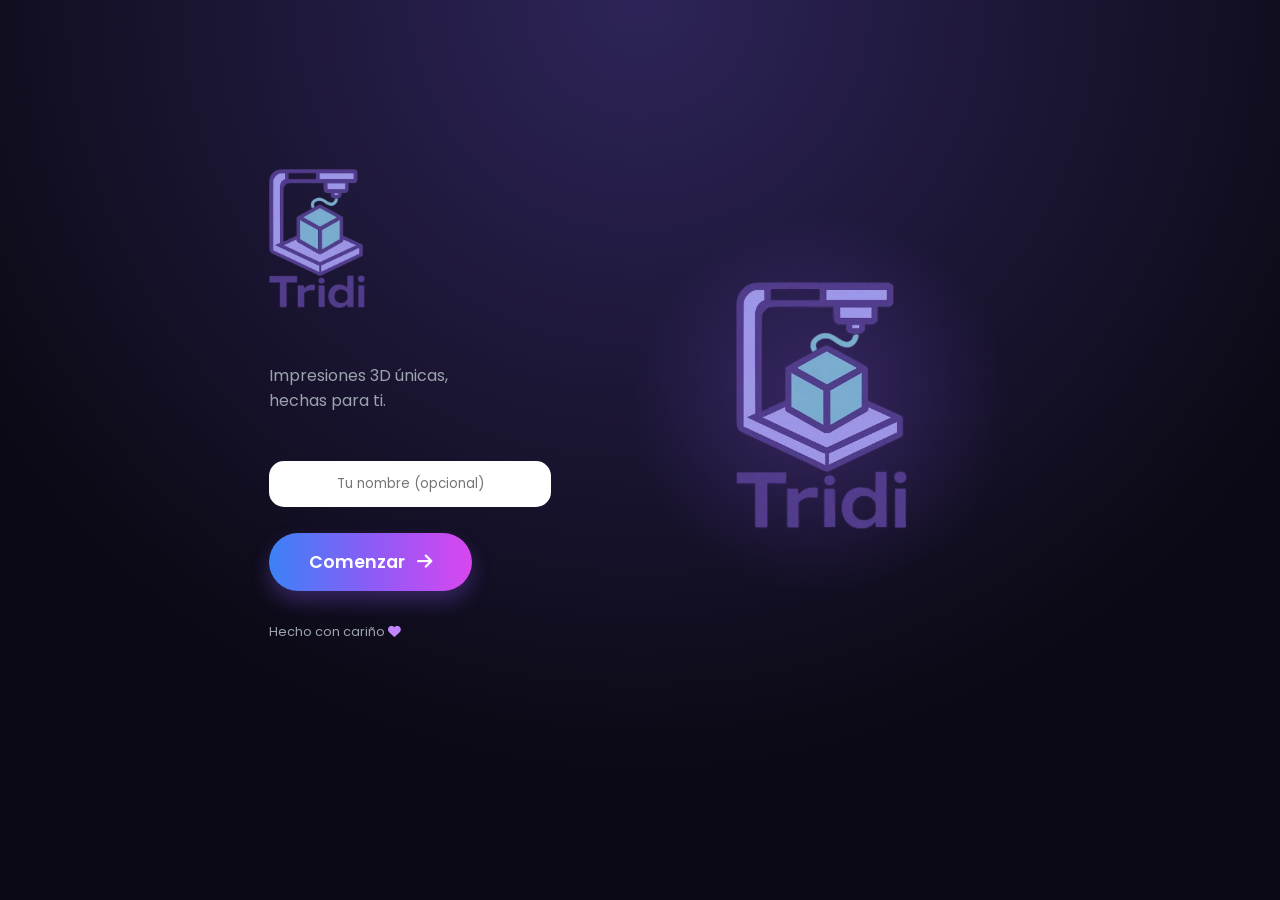
==== commit e79dbb61: "Pulido técnico: metadata, WebP, logo/favicon, 404, robots/sitemap, loading states - Meta tags comple" ====
--- a/catalogo/index.html
+++ b/catalogo/index.html
@@ -3,7 +3,26 @@
 <head>
     <meta charset="UTF-8">
     <meta name="viewport" content="width=device-width, initial-scale=1.0, maximum-scale=1.0, user-scalable=no">
-    <title>Tridi - Impresiones 3D</title>
+    <title>Tridi - Catálogo de Impresiones 3D | Llaveros, Decoración y Regalos Personalizados</title>
+    <meta name="description" content="Catálogo online de Tridi: figuras decorativas, llaveros y regalos personalizados impresos en 3D. Elegí el color que más te guste y pedí directo por WhatsApp.">
+
+    <!-- Open Graph (vista previa al compartir el link en WhatsApp, redes, etc.) -->
+    <meta property="og:type" content="website">
+    <meta property="og:site_name" content="Tridi">
+    <meta property="og:title" content="Tridi - Catálogo de Impresiones 3D">
+    <meta property="og:description" content="Figuras decorativas, llaveros y regalos personalizados impresos en 3D. Elegí el color que más te guste y pedí directo por WhatsApp.">
+    <meta property="og:url" content="https://tridicatalogo.alexbuitrago156.workers.dev/">
+    <meta property="og:image" content="https://tridicatalogo.alexbuitrago156.workers.dev/assets/og/og-image.jpg">
+    <meta property="og:image:width" content="1200">
+    <meta property="og:image:height" content="630">
+    <meta name="twitter:card" content="summary_large_image">
+
+    <!-- Favicon (generado a partir del logo real de Tridi) -->
+    <link rel="icon" type="image/png" sizes="32x32" href="assets/favicon/favicon-32x32.png">
+    <link rel="icon" type="image/png" sizes="16x16" href="assets/favicon/favicon-16x16.png">
+    <link rel="apple-touch-icon" sizes="180x180" href="assets/favicon/apple-touch-icon.png">
+    <link rel="manifest" href="assets/favicon/site.webmanifest">
+
     <link href="https://fonts.googleapis.com/css2?family=Poppins:wght@300;400;500;600;700&display=swap" rel="stylesheet">
     <link rel="stylesheet" href="https://cdnjs.cloudflare.com/ajax/libs/font-awesome/6.4.0/css/all.min.css">
     <link rel="stylesheet" href="css/style.css">
@@ -28,7 +47,10 @@
 
         <nav class="top-nav" id="top-nav">
             <div class="top-nav-logo">
-                <i class="fa-solid fa-cube"></i> Tridi
+                <picture>
+                    <source srcset="assets/logo/tridi-logo.webp" type="image/webp">
+                    <img src="assets/logo/tridi-logo.png" alt="Tridi">
+                </picture>
             </div>
             <div class="top-nav-links">
                 <div class="top-nav-item active" data-nav="catalog" onclick="navigate('catalog')">Inicio</div>
@@ -45,9 +67,11 @@
         <section id="hero-screen">
             <div class="hero-content">
                 <div class="logo-container">
-                    <i class="fa-solid fa-cube logo-icon"></i>
-                </div>
-                <h1>Tridi</h1>
+                    <picture>
+                        <source srcset="assets/logo/tridi-logo.webp" type="image/webp">
+                        <img src="assets/logo/tridi-logo.png" alt="Tridi" class="logo-icon">
+                    </picture>
+                </div>
                 <p class="subtitle">Impresiones 3D únicas,<br>hechas para ti.</p>
 
                 <div id="login-container" style="margin-bottom: 1rem; width: 100%;">
@@ -62,7 +86,10 @@
                 </p>
             </div>
             <div class="hero-visual" aria-hidden="true">
-                <i class="fa-solid fa-cube"></i>
+                <picture>
+                    <source srcset="assets/logo/tridi-logo.webp" type="image/webp">
+                    <img src="assets/logo/tridi-logo.png" alt="">
+                </picture>
             </div>
         </section>
 
--- a/catalogo/css/style.css
+++ b/catalogo/css/style.css
@@ -18,6 +18,10 @@
     -webkit-tap-highlight-color: transparent;
 }
 
+/* <picture> es solo un wrapper para servir WebP + fallback JPEG; que se
+   "desaparezca" del layout para no afectar ningún estilo existente del <img> */
+picture { display: contents; }
+
 body {
     background: var(--bg-color);
     background-image: var(--bg-gradient);
@@ -81,10 +85,8 @@
 
 .logo-container { margin-bottom: 2rem; }
 .logo-icon {
-    font-size: 5rem;
-    background: var(--primary-gradient);
-    -webkit-background-clip: text;
-    -webkit-text-fill-color: transparent;
+    width: 96px;
+    height: auto;
     margin-bottom: 1rem;
 }
 
@@ -113,6 +115,32 @@
 .footer-text { margin-top: 2rem; font-size: 0.8rem; color: var(--text-muted); }
 .footer-heart { color: #c084fc; }
 
+/* Página 404 */
+.not-found-screen {
+    min-height: 100vh;
+    display: flex;
+    flex-direction: column;
+    justify-content: center;
+    align-items: center;
+    text-align: center;
+    padding: 2rem;
+}
+.not-found-icon { width: 110px; margin-bottom: 1.5rem; opacity: 0.85; }
+.not-found-title { font-size: 4rem; font-weight: 700; margin-bottom: 0.5rem; }
+.not-found-text {
+    color: var(--text-muted);
+    font-size: 1rem;
+    max-width: 360px;
+    margin-bottom: 2rem;
+    line-height: 1.5;
+}
+.not-found-btn { text-decoration: none; max-width: 320px; }
+
+@media (min-width: 768px) {
+    .not-found-title { font-size: 5rem; }
+    .not-found-btn { width: auto; padding: 1rem 2.5rem; gap: 0.75rem; }
+}
+
 /* Catalog Screen */
 #catalog-screen {
     display: none;
@@ -183,11 +211,30 @@
 
 .product-img {
     width: 100%; height: 100px; object-fit: contain; margin-bottom: 1rem;
-    background: rgba(255,255,255,0.02); border-radius: 10px;
+    border-radius: 10px;
     display: flex; justify-content: center; align-items: center; font-size: 2rem;
+    overflow: hidden;
+    position: relative;
+    /* Skeleton/shimmer mientras carga la imagen — se apaga con .loaded */
+    background-color: var(--glass-bg);
+    background-image: linear-gradient(90deg, transparent 25%, var(--glass-border) 50%, transparent 75%);
+    background-size: 300% 100%;
+    animation: skeleton-shimmer 1.4s ease infinite;
+}
+.product-img.loaded {
+    animation: none;
+    background-image: none;
 }
 .img-placeholder {
     width: 100%; height: 100%; object-fit: contain; border-radius: 10px;
+    opacity: 0;
+    transition: opacity 0.3s ease;
+}
+.product-img.loaded .img-placeholder { opacity: 1; }
+
+@keyframes skeleton-shimmer {
+    0% { background-position: 300% 0; }
+    100% { background-position: -300% 0; }
 }
 
 .product-title { font-size: 0.9rem; font-weight: 500; margin-bottom: 0.2rem; }
@@ -252,7 +299,10 @@
     flex-shrink: 0; /* Evita que las imágenes se encojan */
     padding: 0.5rem; /* ¡Esta es la clave! Quitamos el padding de 2rem */
     padding-bottom: 2rem; /* Solo dejamos un pequeño espacio abajo para los puntitos del carrusel */
-}
+    opacity: 0;
+    transition: opacity 0.3s ease;
+}
+.carousel-track img.loaded { opacity: 1; }
 
 .carousel-indicators {
     position: absolute;
@@ -539,14 +589,9 @@
 
     .top-nav-logo {
         display: flex; align-items: center; gap: 0.6rem;
-        font-size: 1.3rem; font-weight: 700; white-space: nowrap;
-    }
-    .top-nav-logo i {
-        background: var(--primary-gradient);
-        -webkit-background-clip: text;
-        -webkit-text-fill-color: transparent;
-        font-size: 1.5rem;
-    }
+        white-space: nowrap;
+    }
+    .top-nav-logo img { height: 34px; width: auto; display: block; }
     .top-nav-links { display: flex; gap: 1.75rem; flex-wrap: wrap; }
     .top-nav-item {
         cursor: pointer;
@@ -624,11 +669,10 @@
         background: radial-gradient(circle, rgba(139, 92, 246, 0.25) 0%, transparent 70%);
         flex-shrink: 0;
     }
-    .hero-visual i {
-        font-size: 14rem;
-        background: var(--primary-gradient);
-        -webkit-background-clip: text;
-        -webkit-text-fill-color: transparent;
+    .hero-visual img {
+        width: 65%;
+        height: 65%;
+        object-fit: contain;
     }
 
     /* --- Ficha de producto: de bottom-sheet a diálogo centrado --- */
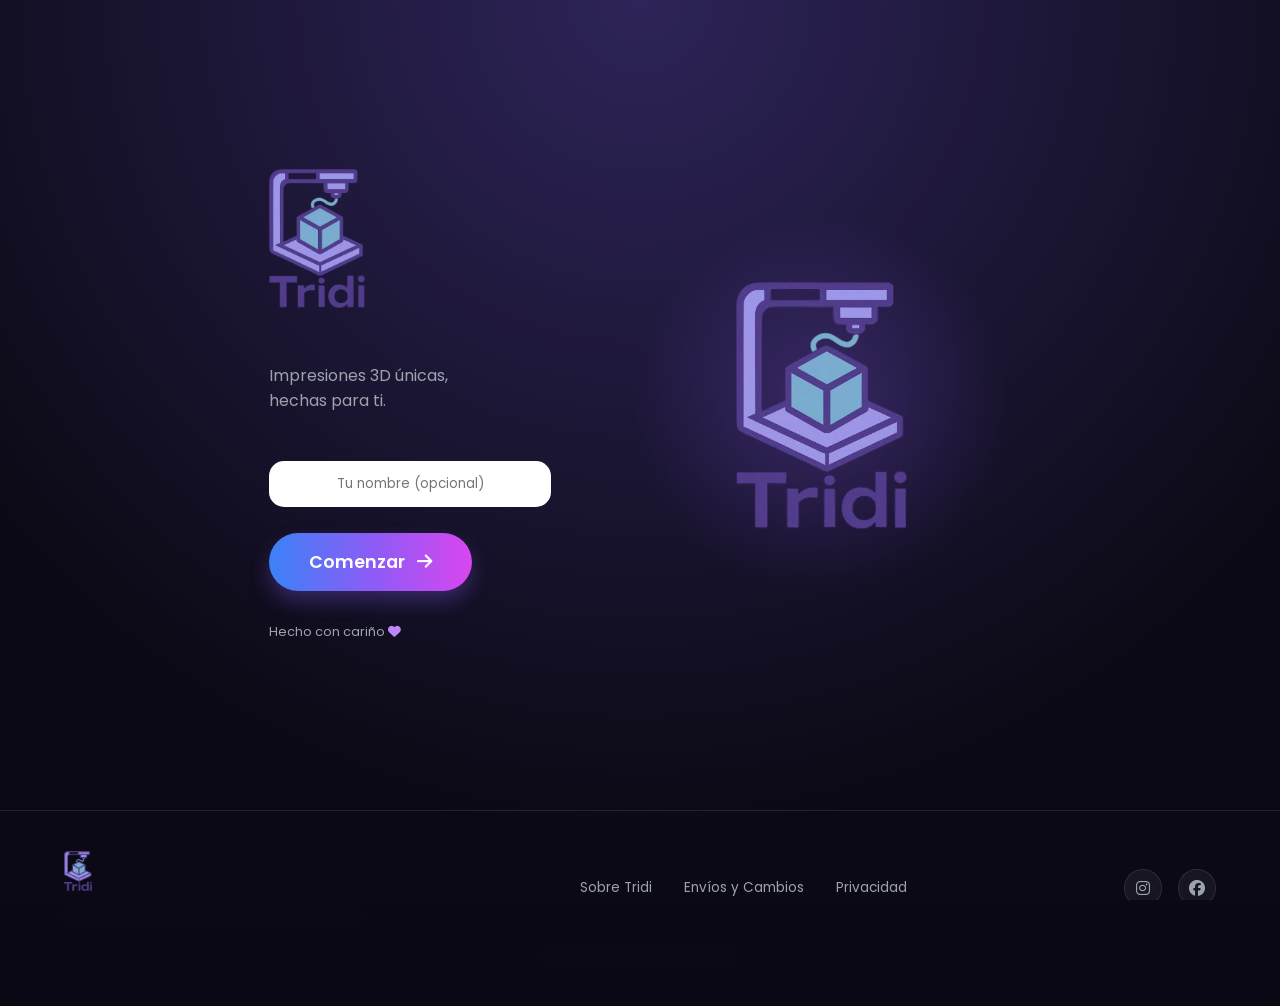
==== commit c8f3d9ed: "Corrige descubribilidad de páginas informativas, localización y ancho en desktop - Footer nuevo (Sob" ====
--- a/catalogo/index.html
+++ b/catalogo/index.html
@@ -4,13 +4,13 @@
     <meta charset="UTF-8">
     <meta name="viewport" content="width=device-width, initial-scale=1.0, maximum-scale=1.0, user-scalable=no">
     <title>Tridi - Catálogo de Impresiones 3D | Llaveros, Decoración y Regalos Personalizados</title>
-    <meta name="description" content="Catálogo online de Tridi: figuras decorativas, llaveros y regalos personalizados impresos en 3D. Elegí el color que más te guste y pedí directo por WhatsApp.">
+    <meta name="description" content="Catálogo online de Tridi: figuras decorativas, llaveros y regalos personalizados impresos en 3D. Elige el color que más te guste y pide directo por WhatsApp.">
 
     <!-- Open Graph (vista previa al compartir el link en WhatsApp, redes, etc.) -->
     <meta property="og:type" content="website">
     <meta property="og:site_name" content="Tridi">
     <meta property="og:title" content="Tridi - Catálogo de Impresiones 3D">
-    <meta property="og:description" content="Figuras decorativas, llaveros y regalos personalizados impresos en 3D. Elegí el color que más te guste y pedí directo por WhatsApp.">
+    <meta property="og:description" content="Figuras decorativas, llaveros y regalos personalizados impresos en 3D. Elige el color que más te guste y pide directo por WhatsApp.">
     <meta property="og:url" content="https://tridicatalogo.alexbuitrago156.workers.dev/">
     <meta property="og:image" content="https://tridicatalogo.alexbuitrago156.workers.dev/assets/og/og-image.jpg">
     <meta property="og:image:width" content="1200">
@@ -38,9 +38,11 @@
                 <i class="fa-solid fa-xmark modal-icon-btn" onclick="toggleSidebar()" style="width: 35px; height: 35px;"></i>
             </div>
             <ul class="sidebar-menu">
+                <li onclick="openInfoOverlay('sobre')"><i class="fa-solid fa-circle-info"></i> Sobre Tridi</li>
                 <li><i class="fa-solid fa-clipboard-question"></i> Preguntas Frecuentes</li>
-                <li><i class="fa-solid fa-truck-fast"></i> Envíos y Entregas</li>
+                <li onclick="openInfoOverlay('envios')"><i class="fa-solid fa-truck-fast"></i> Envíos y Cambios</li>
                 <li><i class="fa-solid fa-headset"></i> Soporte</li>
+                <li onclick="openInfoOverlay('privacidad')"><i class="fa-solid fa-shield-halved"></i> Privacidad</li>
                 <li onclick="logout()"><i class="fa-solid fa-right-from-bracket"></i> Cambiar Usuario</li>
             </ul>
         </div>
@@ -177,6 +179,28 @@
             <button class="btn-primary" onclick="quickLogin()">Acceder</button>
         </section>
 
+        <footer class="site-footer" id="site-footer">
+            <div class="site-footer-content">
+                <div class="site-footer-brand">
+                    <picture>
+                        <source srcset="assets/logo/tridi-logo.webp" type="image/webp">
+                        <img src="assets/logo/tridi-logo.png" alt="Tridi">
+                    </picture>
+                    <p>Impresiones 3D a medida, hechas en Bogotá.</p>
+                </div>
+                <nav class="site-footer-links">
+                    <span onclick="openInfoOverlay('sobre')">Sobre Tridi</span>
+                    <span onclick="openInfoOverlay('envios')">Envíos y Cambios</span>
+                    <span onclick="openInfoOverlay('privacidad')">Privacidad</span>
+                </nav>
+                <div class="site-footer-social">
+                    <a href="https://www.instagram.com/tridi.impresion/" target="_blank" rel="noopener" aria-label="Instagram de Tridi"><i class="fa-brands fa-instagram"></i></a>
+                    <a href="https://www.facebook.com/profile.php?id=61585650279224" target="_blank" rel="noopener" aria-label="Facebook de Tridi"><i class="fa-brands fa-facebook"></i></a>
+                </div>
+            </div>
+            <p class="site-footer-copy">© 2026 Tridi. Hecho con cariño.</p>
+        </footer>
+
         <div class="product-modal" id="product-modal">
             <div class="modal-body">
                 <div class="modal-header">
@@ -238,6 +262,16 @@
             </div>
         </div>
 
+        <div class="info-overlay" id="info-overlay">
+            <div class="overlay-content">
+                <div class="overlay-header">
+                    <h3 id="info-overlay-title">Título</h3>
+                    <div class="modal-icon-btn" onclick="closeInfoOverlay()"><i class="fa-solid fa-xmark"></i></div>
+                </div>
+                <div class="info-overlay-body" id="info-overlay-content"></div>
+            </div>
+        </div>
+
         <nav class="bottom-nav" id="bottom-nav">
             <div class="nav-item active" id="nav-inicio" data-nav="catalog" onclick="navigate('catalog')">
                 <i class="fa-solid fa-house"></i><span>Inicio</span>
--- a/catalogo/css/style.css
+++ b/catalogo/css/style.css
@@ -406,6 +406,30 @@
 }
 
 .all-colors-overlay.active { transform: translateY(0); }
+
+/* Overlay de información (Sobre Tridi / Envíos y Cambios / Privacidad),
+   mismo patrón visual que all-colors-overlay pero con más alto para texto */
+.info-overlay {
+    position: fixed;
+    bottom: 0; left: 0; width: 100%; height: 100%;
+    background: rgba(11, 9, 20, 0.8);
+    backdrop-filter: blur(5px);
+    z-index: 200;
+    display: flex;
+    flex-direction: column;
+    justify-content: flex-end;
+    transform: translateY(100%);
+    transition: transform 0.3s cubic-bezier(0.25, 0.8, 0.25, 1);
+}
+.info-overlay.active { transform: translateY(0); }
+.info-overlay .overlay-content { height: 80vh; }
+
+.info-overlay-body { color: var(--text-muted); font-size: 0.9rem; line-height: 1.6; }
+.info-overlay-body h4 { color: var(--text-main); font-size: 1rem; margin: 1.25rem 0 0.5rem; }
+.info-overlay-body h4:first-child { margin-top: 0; }
+.info-overlay-body p { margin-bottom: 0.75rem; }
+.info-overlay-body ul { margin: 0 0 0.75rem 1.2rem; }
+.info-overlay-body a { color: var(--primary-light); }
 
 .overlay-content {
     background: var(--bg-color);
@@ -471,7 +495,9 @@
 /* --- BARRA INFERIOR DE NAVEGACIÓN --- */
 .bottom-nav {
     display: none; /* se revela con .app-container.app-started más abajo */
-    position: absolute;
+    /* fixed (no absolute): tiene que quedar pegada al viewport, no al final
+       de .app-container — que ahora puede medir más de 100vh por el footer */
+    position: fixed;
     bottom: 0; left: 0; width: 100%;
     background: rgba(11, 9, 20, 0.9);
     backdrop-filter: blur(15px);
@@ -530,6 +556,39 @@
     min-height: 100vh;
     overflow-y: auto;
 }
+
+/* --- FOOTER --- */
+/* Vive fuera de `screens`, así que showScreen() nunca lo oculta: queda
+   siempre presente, debajo de la pantalla que esté activa en ese momento
+   (accesible con solo hacer scroll, sin depender del menú lateral). */
+.site-footer {
+    padding: 2rem 1.5rem;
+    padding-bottom: 6rem; /* Espacio para el bottom-nav, fixed, en mobile */
+    border-top: 1px solid var(--glass-border);
+}
+.site-footer-content {
+    display: flex;
+    flex-direction: column;
+    align-items: center;
+    gap: 1.5rem;
+    text-align: center;
+    margin-bottom: 1.5rem;
+}
+.site-footer-brand picture img { height: 40px; width: auto; margin-bottom: 0.5rem; }
+.site-footer-brand p { color: var(--text-muted); font-size: 0.8rem; }
+.site-footer-links { display: flex; flex-direction: column; align-items: center; gap: 0.75rem; }
+.site-footer-links span { color: var(--text-muted); font-size: 0.85rem; cursor: pointer; transition: color 0.2s; }
+.site-footer-links span:hover { color: var(--text-main); }
+.site-footer-social { display: flex; gap: 1rem; }
+.site-footer-social a {
+    width: 38px; height: 38px; border-radius: 50%;
+    background: var(--glass-bg); border: 1px solid var(--glass-border);
+    display: flex; align-items: center; justify-content: center;
+    color: var(--text-muted); text-decoration: none;
+    transition: color 0.2s, background 0.2s;
+}
+.site-footer-social a:hover { color: var(--text-main); background: rgba(255,255,255,0.1); }
+.site-footer-copy { text-align: center; color: var(--text-muted); font-size: 0.75rem; }
 
 /* Tarjeta de Historial de Pedidos */
 .order-card {
@@ -617,24 +676,44 @@
         padding-bottom: 3rem;
     }
 
-    /* Grillas de producto: de 2 columnas fijas a columnas auto-ajustables */
+    /* Footer en fila: ya no hay bottom-nav fijo que tape nada */
+    .site-footer { padding: 2.5rem 2rem; }
+    .site-footer-content {
+        flex-direction: row;
+        justify-content: space-between;
+        align-items: center;
+        text-align: left;
+    }
+    .site-footer-brand { text-align: left; }
+    .site-footer-links { flex-direction: row; gap: 2rem; }
+
+    /* Grillas de producto: de 2 columnas fijas a columnas auto-ajustables.
+       auto-fit (no auto-fill) para que, con pocos productos, las tarjetas
+       existentes se estiren y llenen el ancho en vez de quedar pegadas a
+       la izquierda con una fila de espacio vacío al lado. */
     .products-grid {
-        grid-template-columns: repeat(auto-fill, minmax(180px, 1fr));
+        grid-template-columns: repeat(auto-fit, minmax(180px, 1fr));
         gap: 1.25rem;
     }
 
     .promo-banner { padding: 2rem; }
 }
 
+/* Desktop estándar (la mayoría de monitores de oficina, 1024–1919px):
+   el contenedor crece de forma fluida con la pantalla — sin tope hasta
+   1600px — en vez de quedar fijo en un ancho angosto que desaprovecha
+   pantallas comunes de hoy (1600×900, 1680×1050, 1920×1080). */
 @media (min-width: 1024px) {
-    .app-container { max-width: 1280px; }
+    .app-container { max-width: 1600px; }
 
     #catalog-screen, .view-screen {
         padding: 3rem 4rem;
     }
 
+    .site-footer { padding: 2.5rem 4rem; }
+
     .products-grid {
-        grid-template-columns: repeat(auto-fill, minmax(200px, 1fr));
+        grid-template-columns: repeat(auto-fit, minmax(200px, 1fr));
         gap: 1.5rem;
     }
 
@@ -723,4 +802,17 @@
     /* Flechas del carrusel: solo tienen sentido a partir de acá */
     .carousel-arrow { display: flex; }
     .modal-image-container.single-image .carousel-arrow { display: none; }
+}
+
+/* Monitores anchos (>=1600px: 1600×900, 1680×1050, y el borde de 1920×1080):
+   el contenido puede seguir creciendo un poco más antes de topar. */
+@media (min-width: 1600px) {
+    .app-container { max-width: 1800px; }
+}
+
+/* UltraWide (2560px+ y 3440px+ típicos): el contenido se expande más que en
+   desktop estándar, pero sigue topando en un ancho razonable — ni líneas de
+   texto kilométricas, ni el sitio pegado a un costado con medio monitor vacío. */
+@media (min-width: 2200px) {
+    .app-container { max-width: 2000px; }
 }
